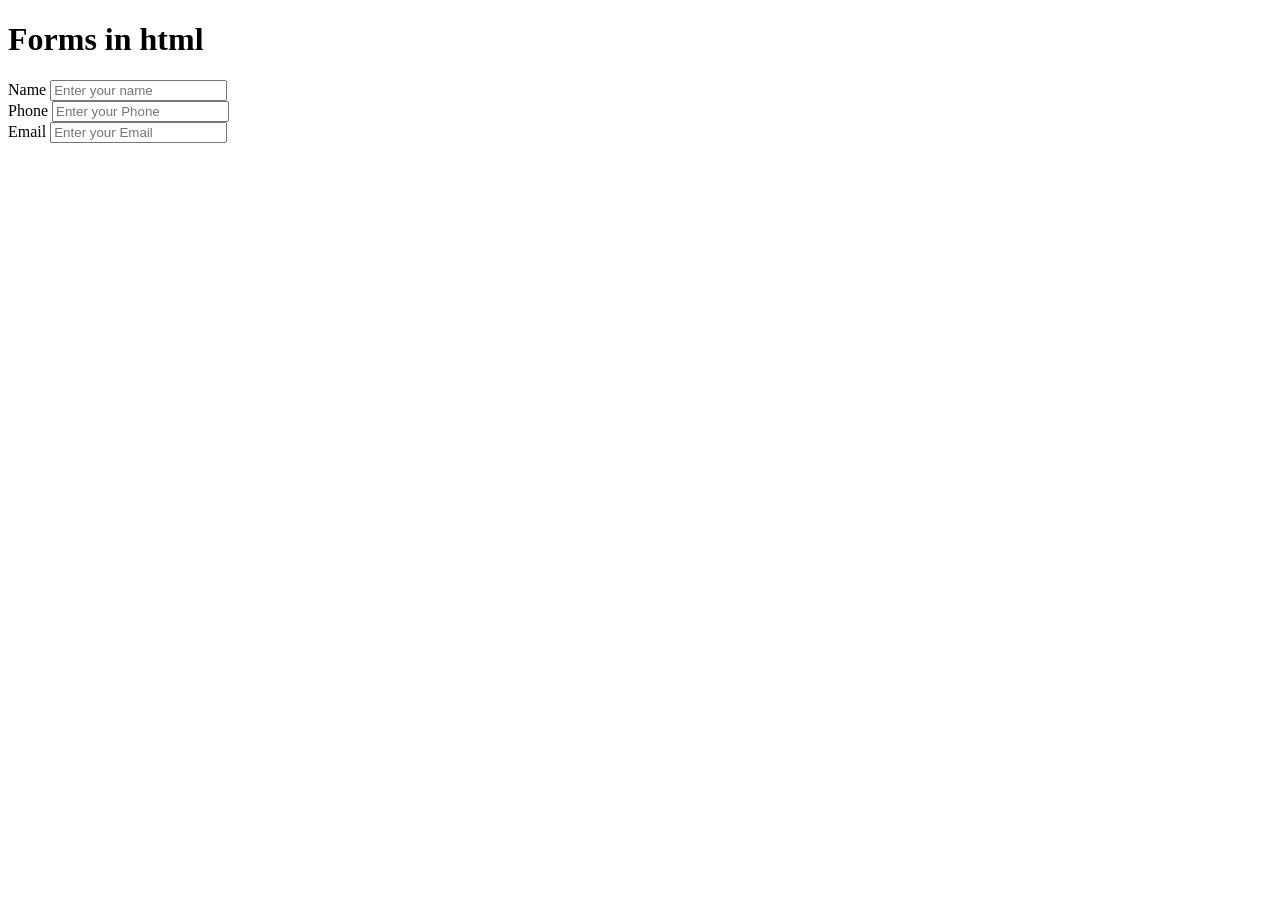
==== 4.List_table_Forms/form.html @ f70997a8 "All do for now" ====
<!DOCTYPE html>
<html lang="en">
<head>
    <meta charset="UTF-8">
    <meta name="viewport" content="width=device-width, initial-scale=1.0">
    <title>Form</title>
</head>
<body>
   <h1>Forms in html</h1>
   <form action="/submit.php">
    <!--Name input-->
    <div>
    <label for="name">Name</label>
    <input id="name" type="text" placeholder="Enter your name">
    </div>

    <!--Phone input-->
    <div>
        <label for="phone">Phone</label>
        <input id="phone" type="tel" placeholder="Enter your Phone" required>
    </div>

    <!--Email input-->
    <div>
        <label for="email">Email</label>
        <input id="email" type="email" placeholder="Enter your Email" required>
    </div>

    
   </form>
</body>
</html>
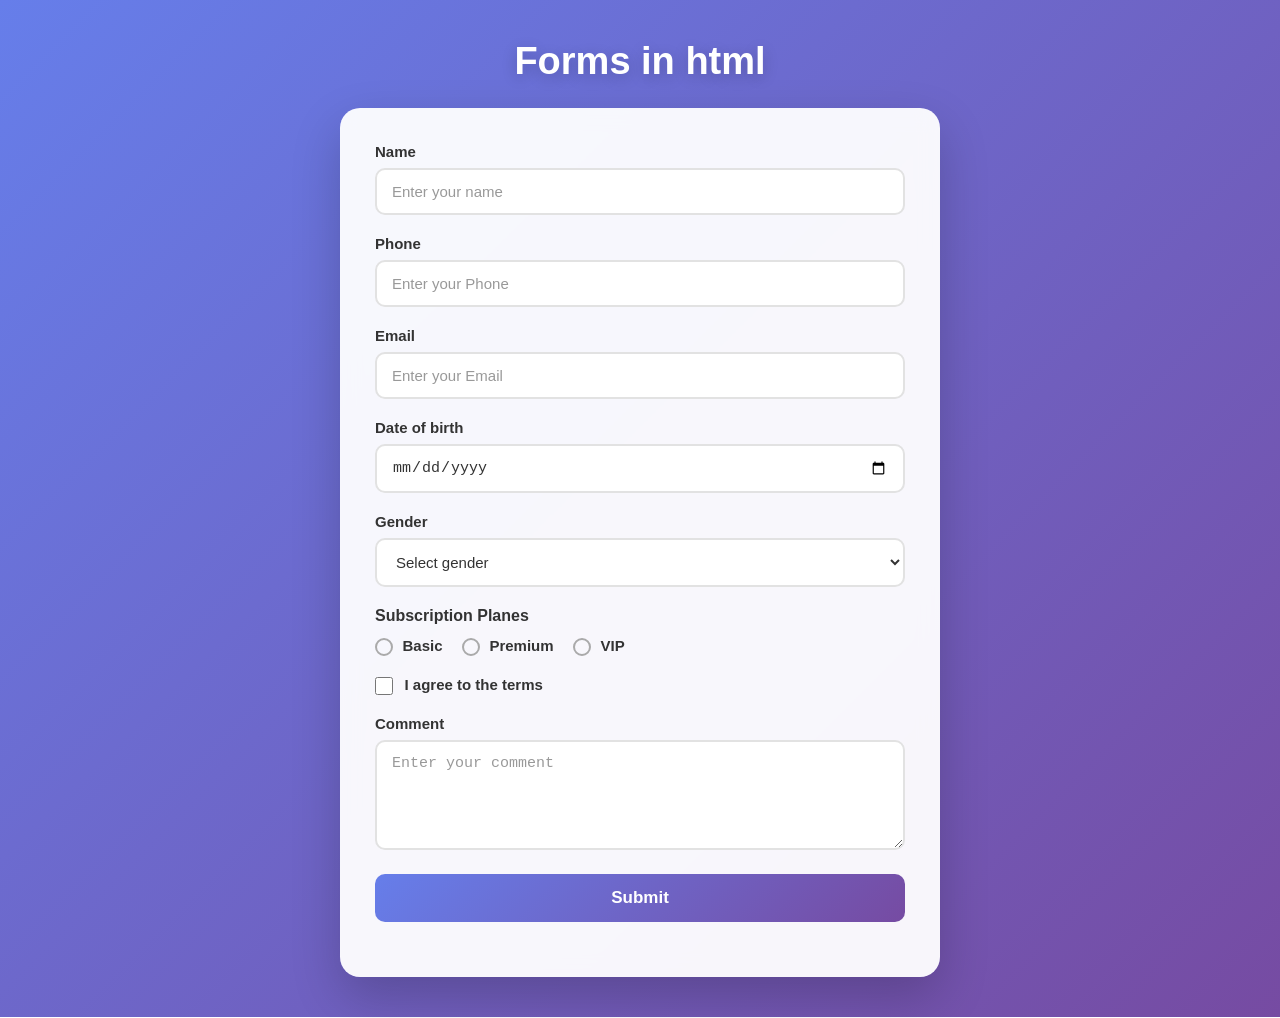
==== commit aff6536f: "Do all changes" ====
--- a/4.List_table_Forms/form.html
+++ b/4.List_table_Forms/form.html
@@ -1,32 +1,81 @@
 <!DOCTYPE html>
 <html lang="en">
+
 <head>
     <meta charset="UTF-8">
     <meta name="viewport" content="width=device-width, initial-scale=1.0">
     <title>Form</title>
+    <link rel="stylesheet" href="form.css">
 </head>
+
 <body>
-   <h1>Forms in html</h1>
-   <form action="/submit.php">
-    <!--Name input-->
-    <div>
-    <label for="name">Name</label>
-    <input id="name" type="text" placeholder="Enter your name">
-    </div>
+    <h1>Forms in html</h1>
+    <form action="/submit.php">
+        <!--Name input-->
+        <div>
+            <label for="name">Name</label>
+            <input id="name" type="text" placeholder="Enter your name">
+        </div>
 
-    <!--Phone input-->
-    <div>
-        <label for="phone">Phone</label>
-        <input id="phone" type="tel" placeholder="Enter your Phone" required>
-    </div>
+        <!--Phone input-->
+        <div>
+            <label for="phone">Phone</label>
+            <input id="phone" type="tel" placeholder="Enter your Phone" required>
+        </div>
 
-    <!--Email input-->
-    <div>
-        <label for="email">Email</label>
-        <input id="email" type="email" placeholder="Enter your Email" required>
-    </div>
+        <!--Email input-->
+        <div>
+            <label for="email">Email</label>
+            <input id="email" type="email" placeholder="Enter your Email" required>
+        </div>
 
-    
-   </form>
+        <!--Data input-->
+        <div>
+            <label for="dob">Date of birth</label>
+            <input id="dob" type="date" required>
+        </div>
+
+        <!--Dropdown (select input) for gender-->
+        <div>
+            <label for="gender">Gender</label>
+            <select id="gender" required>
+                <option value="" disabled selected>Select gender</option>
+                <option value="male">Male</option>
+                <option value="female">Female</option>
+                <option value="other">Other</option>
+            </select>
+        </div>
+
+        <!--Radio Buttons for subscriotion-->
+        <div>
+            <p>Subscription Planes</p>
+            <input id="basic" type="radio" name="subscription">
+            <label for="basic">Basic</label>
+
+            <input id="premium" type="radio" name="subscription">
+            <label for="premium">Premium</label>
+
+            <input id="vip" type="radio" name="subscription">
+            <label for="vip">VIP</label>
+        </div>
+
+        <!--Checkbox to agree terms -->
+        <div>
+            <input id="term" type="checkbox" required>
+            <label for="term">I agree to the terms</label>
+        </div>
+
+        <!--Text area for comment-->
+        <div>
+            <label for="comment">Comment</label>
+            <textarea  id="comment" placeholder="Enter your comment" rows="4"></textarea>
+        </div>
+
+        <!--Submit Button-->
+        <div>
+            <button type="submit">Submit</button>
+        </div>
+    </form>
 </body>
+
 </html>
--- a/4.List_table_Forms/form.css
+++ b/4.List_table_Forms/form.css
@@ -0,0 +1,315 @@
+
+* {
+    margin: 0;
+    padding: 0;
+    box-sizing: border-box;
+}
+
+body {
+    min-height: 100vh;
+    font-family: Arial, Helvetica, sans-serif;
+
+    display: flex;
+    flex-direction: column;
+    align-items: center;
+    justify-content: center;
+
+    padding: 40px 20px;
+
+    background: linear-gradient(
+        135deg,
+        #667eea,
+        #764ba2
+    );
+}
+
+/* =========================
+   Form Container
+========================= */
+
+form {
+    width: 100%;
+    max-width: 600px;
+
+    padding: 35px;
+
+    background: rgba(255, 255, 255, 0.95);
+
+    border-radius: 20px;
+
+    box-shadow:
+        0 20px 50px rgba(0, 0, 0, 0.2);
+
+    backdrop-filter: blur(10px);
+}
+
+
+/* =========================
+   Heading
+========================= */
+
+h1 {
+    margin-bottom: 25px;
+
+    color: white;
+
+    font-size: 38px;
+    text-align: center;
+
+    text-shadow: 0 4px 15px rgba(0, 0, 0, 0.2);
+}
+
+
+/* =========================
+   Form Groups
+========================= */
+
+form > div {
+    margin-bottom: 20px;
+}
+
+
+/* =========================
+   Labels
+========================= */
+
+label {
+    display: inline-block;
+
+    margin-bottom: 8px;
+
+    color: #333;
+
+    font-size: 15px;
+
+    font-weight: 600;
+}
+
+
+/* =========================
+   Input / Select / Textarea
+========================= */
+
+input[type="text"],
+input[type="tel"],
+input[type="email"],
+input[type="date"],
+select,
+textarea {
+    width: 100%;
+
+    padding: 13px 15px;
+
+    border: 2px solid #e2e2e2;
+
+    border-radius: 10px;
+
+    outline: none;
+
+    font-size: 15px;
+
+    color: #333;
+
+    background: #ffffff;
+
+    transition:
+        border-color 0.3s ease,
+        box-shadow 0.3s ease,
+        transform 0.2s ease;
+}
+
+
+/* =========================
+   Placeholder
+========================= */
+
+input::placeholder,
+textarea::placeholder {
+    color: #999;
+}
+
+
+/* =========================
+   Focus Effect
+========================= */
+
+input[type="text"]:focus,
+input[type="tel"]:focus,
+input[type="email"]:focus,
+input[type="date"]:focus,
+select:focus,
+textarea:focus {
+
+    border-color: #667eea;
+
+    box-shadow:
+        0 0 0 4px rgba(102, 126, 234, 0.15);
+
+    transform: translateY(-1px);
+}
+
+
+/* =========================
+   Textarea
+========================= */
+
+textarea {
+    resize: vertical;
+
+    min-height: 110px;
+}
+
+
+/* =========================
+   Subscription Section
+========================= */
+
+p {
+    margin-bottom: 12px;
+
+    color: #333;
+
+    font-weight: 600;
+}
+
+
+/* =========================
+   Radio Buttons
+========================= */
+
+input[type="radio"] {
+    appearance: none;
+
+    width: 18px;
+    height: 18px;
+
+    margin-right: 5px;
+
+    border: 2px solid #aaa;
+
+    border-radius: 50%;
+
+    vertical-align: middle;
+
+    cursor: pointer;
+
+    transition: 0.2s ease;
+}
+
+
+input[type="radio"]:checked {
+    border: 5px solid #667eea;
+
+    box-shadow:
+        0 0 0 3px rgba(102, 126, 234, 0.15);
+}
+
+
+input[type="radio"] + label {
+    margin-right: 15px;
+
+    margin-bottom: 0;
+
+    cursor: pointer;
+}
+
+
+/* =========================
+   Checkbox
+========================= */
+
+input[type="checkbox"] {
+    width: 18px;
+    height: 18px;
+
+    margin-right: 7px;
+
+    accent-color: #667eea;
+
+    vertical-align: middle;
+
+    cursor: pointer;
+}
+
+
+input[type="checkbox"] + label {
+    margin-bottom: 0;
+
+    cursor: pointer;
+}
+
+
+/* =========================
+   Submit Button
+========================= */
+
+button[type="submit"] {
+    width: 100%;
+
+    padding: 14px;
+
+    border: none;
+
+    border-radius: 10px;
+
+    background: linear-gradient(
+        135deg,
+        #667eea,
+        #764ba2
+    );
+
+    color: white;
+
+    font-size: 17px;
+
+    font-weight: 700;
+
+    cursor: pointer;
+
+    transition:
+        transform 0.2s ease,
+        box-shadow 0.2s ease;
+}
+
+
+/* Button Hover */
+
+button[type="submit"]:hover {
+    transform: translateY(-2px);
+
+    box-shadow:
+        0 10px 25px rgba(102, 126, 234, 0.35);
+}
+
+
+/* Button Click */
+
+button[type="submit"]:active {
+    transform: translateY(0);
+}
+
+
+/* =========================
+   Mobile Responsive
+========================= */
+
+@media (max-width: 600px) {
+
+    body {
+        padding: 20px 12px;
+    }
+
+    h1 {
+        font-size: 30px;
+    }
+
+    form {
+        padding: 25px 20px;
+
+        border-radius: 16px;
+    }
+
+    input[type="radio"] + label {
+        margin-right: 8px;
+    }
+}
